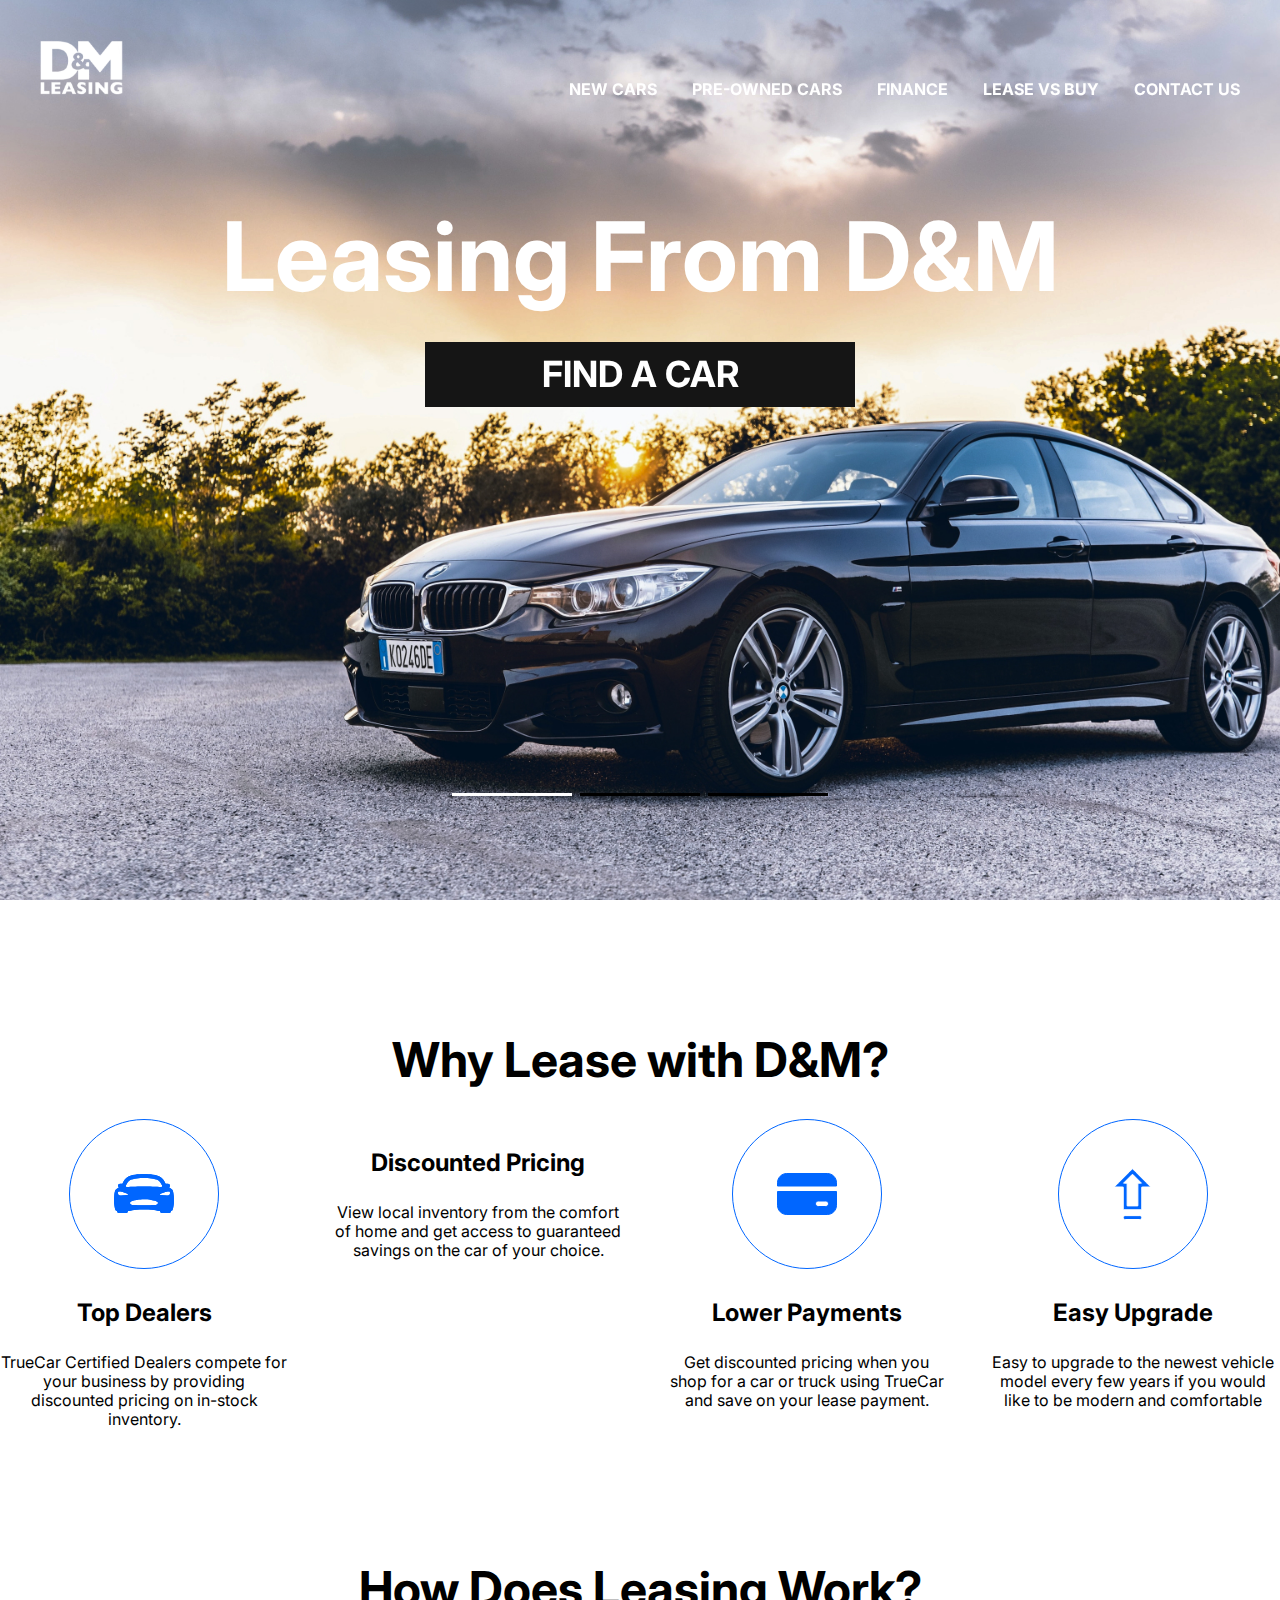
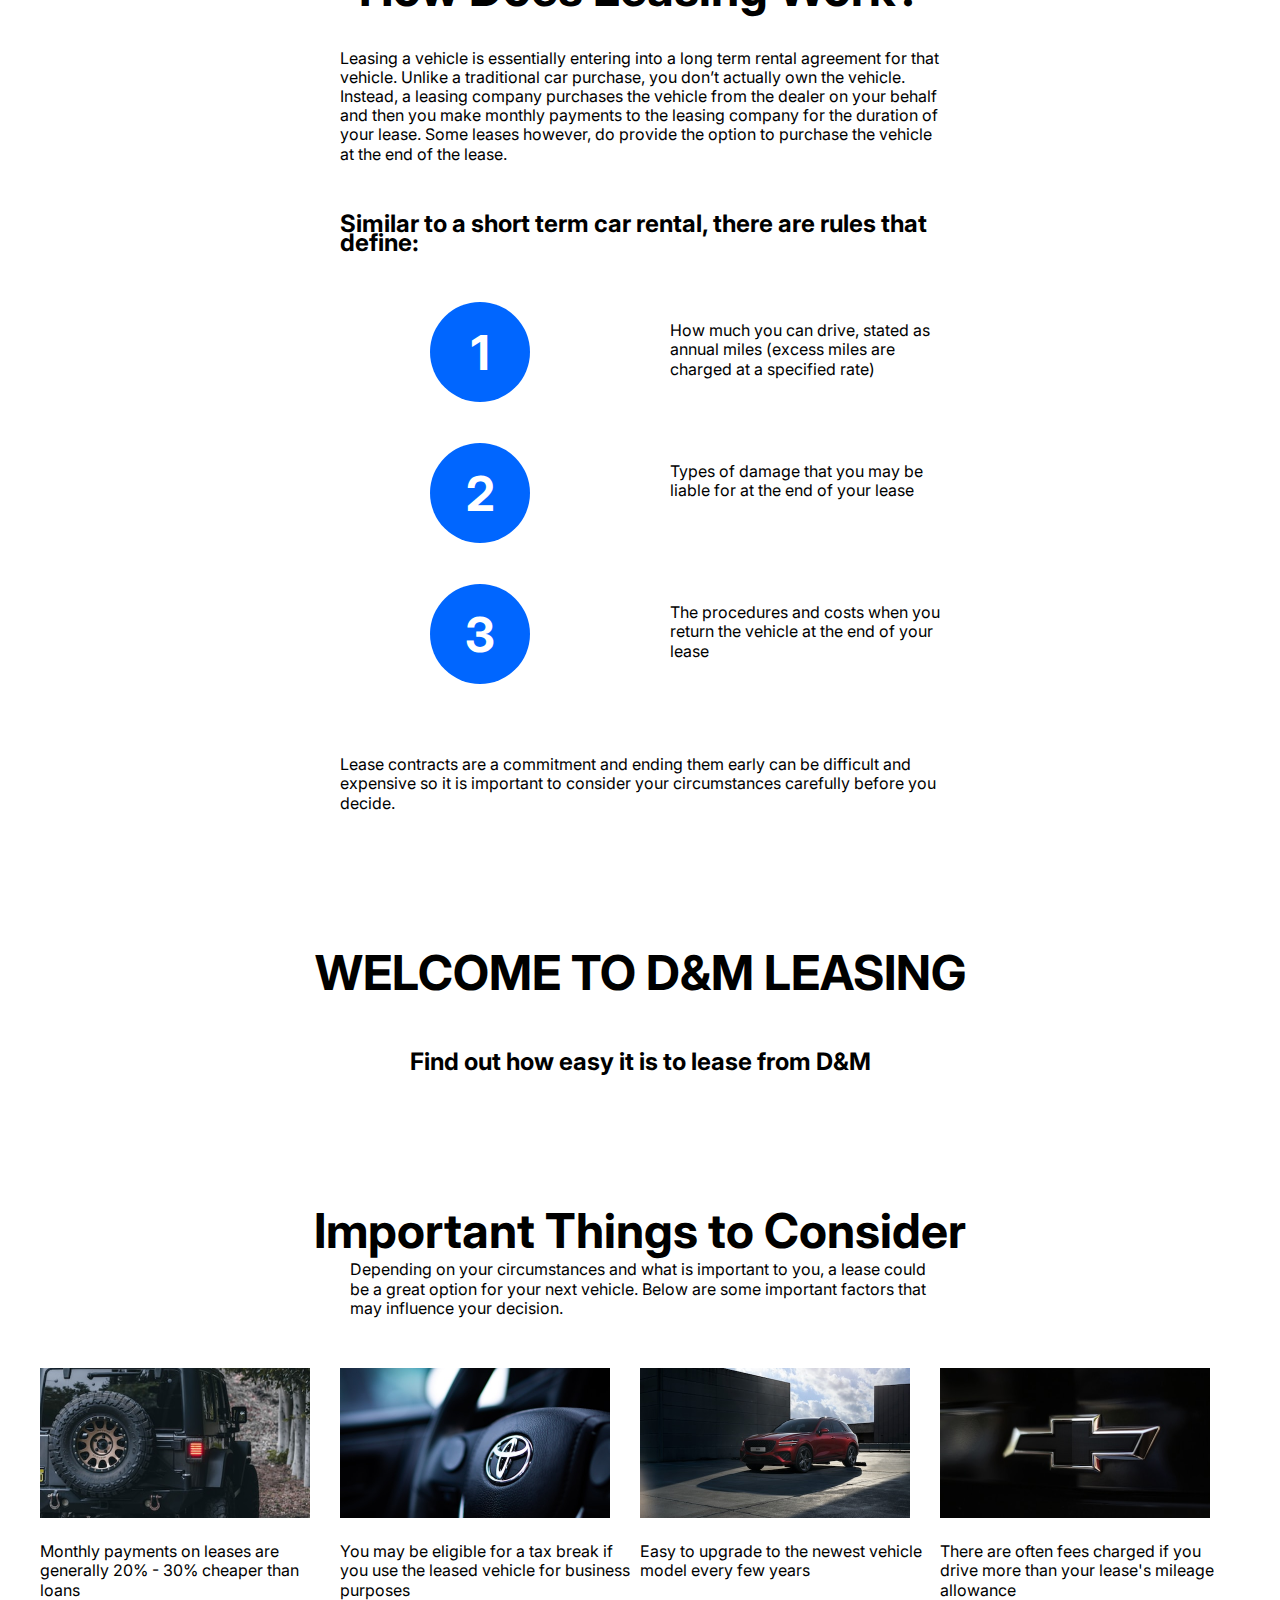
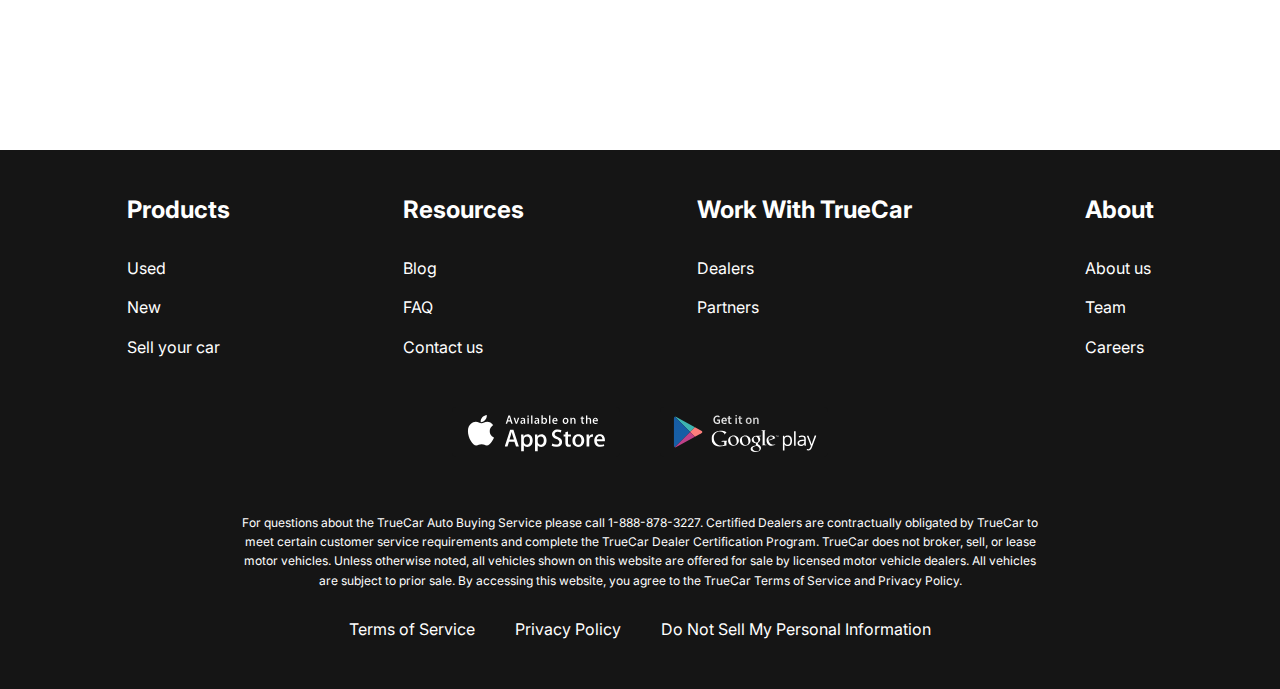
==== index.html @ 479117ab "first commit" ====
<!DOCTYPE html>
<html lang="en">
<head>
    <meta charset="UTF-8">
    <meta http-equiv="X-UA-Compatible" content="IE=edge">
    <meta name="viewport" content="width=device-width, initial-scale=1.0">
    <title>Document</title>
    <link rel="stylesheet" href="https://cdn.jsdelivr.net/npm/swiper@9/swiper-bundle.min.css"  />
    <link rel="stylesheet" href="./css/style.css">
    <link rel="preconnect" href="https://fonts.googleapis.com">
    <link rel="preconnect" href="https://fonts.gstatic.com" crossorigin>
    <link href="https://fonts.googleapis.com/css2?family=Inter:wght@400;700&display=swap" rel="stylesheet">

    
   

</head>

<body>
    <div class="wrapper">
        <header class="header header-main">
            <div class="container">
                <div class="header__inner">
                    <a href="" class="logo">
                        <img src="./images/Vector.svg" alt="" class="logo__img ">
                    </a>
                    <nav class="menu">
                        <ul class="menu-list">
                            <li class="menu__list-item"><a href="" class="menu__list-link">NEW CARS</a></li>
                            <li class="menu__list-item"><a href="" class="menu__list-link">PRE-OWNED CARS</a></li>
                            <li class="menu__list-item"><a href="" class="menu__list-link">FINANCE</a></li>
                            <li class="menu__list-item"><a href="" class="menu__list-link">LEASE VS BUY</a></li>
                            <li class="menu__list-item"><a href="./contacts.html" class="menu__list-link">CONTACT US</a></li>
                        </ul>
                    </nav>
                </div>
            </div>
        </header>
        
        <main class="main">
            <section class="top">
                <div class="container">
                    <h1 class="title">Leasing From D&M </h1>
                </div>
                <a href="" class="top__link">FIND A CAR</a>
            </section>
            <div class="slider">
                <div class="swiper">
                    <div class="swiper-wrapper">
                        <div class="swiper-slide" style="background-image: url(images/slide-1.jpg);"> </div>
                        <div class="swiper-slide" style="background-image: url(images/slide-3.png);"> </div>
                        <div class="swiper-slide" style="background-image: url(images/slide-1.jpg);"> </div>
                    </div>
                    <div class="swiper-pagination"></div>
                </div>
            </div>
            <section class="why-lease">
                <div class="container">
                    <h2 class="section-title ">Why Lease with D&M?</h2>
                </div>
                <ul class="why-lease__list">
                    <li class="why-lease__list-item">
                        <img class="why-lease__list-item-img" src="./images/Wl1.svg" alt="">
                        <h3 class="why-lease__list-item-title">Top Dealers</h3>
                        <p class="why-lease__list-item-text"> TrueCar Certified Dealers compete for your business by providing discounted pricing on in-stock inventory.</p>
                    </li>
                    <li class="why-lease__list-item">
                        <img class="why-lease__list-item-img" src="./images/Wl2.svg" alt="">
                        <h3 class="why-lease__list-item-title">Discounted Pricing</h3>
                        <p class="why-lease__list-item-text"> View local inventory from the comfort of home and get access to guaranteed savings on the car of your choice.</p>
                    </li>
                    <li class="why-lease__list-item">
                        <img class="why-lease__list-item-img" src="./images/Wl3.svg" alt="">
                        <h3 class="why-lease__list-item-title">Lower Payments</h3>
                        <p class="why-lease__list-item-text"> Get discounted pricing when you shop for a car or truck using TrueCar and save on your lease payment.</p>
                    </li>
                    <li class="why-lease__list-item">
                        <img class="why-lease__list-item-img" src="./images/Wl4.svg" alt="">
                        <h3 class="why-lease__list-item-title">Easy Upgrade</h3>
                        <p class="why-lease__list-item-text">Easy to upgrade to the newest vehicle model every few years if you would like to be modern and comfortable </p>
                    </li>
                </ul>
            </section>
            <section class="how-does">
                <div class="container">
                    <div class="how-does__inner">
                        <h2 class="section-title"> How Does Leasing Work? </h2>
                        <p class="how-does__text">
                            Leasing a vehicle is essentially entering into a long term rental agreement for that vehicle. Unlike a traditional car purchase, you don’t actually own the vehicle. 
                            Instead, a leasing company purchases the vehicle from the dealer on your behalf and then you make monthly payments to the leasing company for the duration of your lease. Some leases however,
                             do provide the option to purchase the vehicle at the end of the lease.
                        </p>
                        <h4 class="how-does__title"> Similar to a short term car rental, there are rules that define:  </h4>
                        <ol class="how-does__list">
                            <li class="how-does__list-item">How much you can drive, stated as annual miles (excess miles are charged at a specified rate)</li>
                            <li class="how-does__list-item">Types of damage that you may be liable for at the end of your lease</li>
                            <li class="how-does__list-item">The procedures and costs when you return the vehicle at the end of your lease</li>
                        </ol>
                        <p class="how-does__text">Lease contracts are a commitment and ending 
                            them early can be difficult and expensive so it is important to consider your 
                            circumstances carefully before you decide.
                        </p>
                    </div>
                </div>
            </section>
            <section class="video">
                <div class="container">
                    <h2 class="section-title video-title">WELCOME TO D&M LEASING  </h2>
                <p class="video__text">  Find out how easy it is to lease from D&M </p>
                
                </div> 
            </section>
            <section class="important">
                <div class="container">
                    <h2 class="section-title important-title">Important Things to Consider</h2>
                    <p class="important__text">
                        Depending on your circumstances and what is important to you, a lease could be a great option for your next vehicle. 
                        Below are some important factors that may influence your decision.
                    </p>
                    <ul class="important__list">
                        <li class="important__list-item">
                            <img src="./images/important1.png" alt="" class="important__list-item-img">
                            <p class="important__list-item-text">Monthly payments on leases are generally 20% - 30% cheaper than loans</p>
                        </li>
                        <li class="important__list-item">
                            <img src="./images/important2.png"  alt="" class="important__list-item-img">
                            <p class="important__list-item-text">You may be eligible for a tax break if you use the leased vehicle for business purposes</p>
                        </li>
                        <li class="important__list-item">
                            <img src="./images/important3.png" alt="" class="important__list-item-img">
                            <p class="important__list-item-text">Easy to upgrade to the newest vehicle model every few years</p>
                        </li>
                        <li class="important__list-item">
                            <img src="./images/important4.png"  alt="" class="important__list-item-img">
                            <p class="important__list-item-text">There are often fees charged if you drive more than your lease's mileage allowance</p>
                        </li>
                        
                    </ul>
                </div> 
            </section>
        </main>
        <footer class="footer">
            <div class="container">
                <nav class="footer__menu">
                    <ul  class="footer__menu-list">
                        <li class="footer__menu-item"> <p class="footer__menu-title">Products</p></li>
                        <li class="footer__menu-item"><a href="" class="footer__menu-link">Used</a></li>
                        <li class="footer__menu-item"><a href="" class="footer__menu-link">New</a></li>
                        <li class="footer__menu-item"><a href="" class="footer__menu-link">Sell your car</a></li>
                    </ul>
                    <ul  class="footer__menu-list">
                        <li class="footer__menu-item"><p class="footer__menu-title">Resources</p></li>
                        <li class="footer__menu-item"><a href="" class="footer__menu-link">Blog</a></li>
                        <li class="footer__menu-item"><a href="" class="footer__menu-link">FAQ</a></li>
                        <li class="footer__menu-item"><a href="" class="footer__menu-link">Contact us</a></li>
                    </ul>
                    <ul  class="footer__menu-list">
                        <li class="footer__menu-item">  <p class="footer__menu-title">Work With TrueCar</p></li>
                        <li class="footer__menu-item"><a href="" class="footer__menu-link">Dealers</a></li>
                        <li class="footer__menu-item"><a href="" class="footer__menu-link">Partners</a></li>
                    </ul>
                    <ul  class="footer__menu-list">
                        <li class="footer__menu-item">  <p class="footer__menu-title">About</p></li>
                        <li class="footer__menu-item"><a href="" class="footer__menu-link">About us</a></li>
                        <li class="footer__menu-item"><a href="" class="footer__menu-link">Team</a></li>
                        <li class="footer__menu-item"><a href="" class="footer__menu-link">Careers</a></li>
                    </ul>
                </nav>
                <ul class="apps">
                    <li class="apps-links-item">
                        <a href="" class="apps-item-links">   
                            <img src="./images/aple.svg" alt=""> 
                        </a>
                    </li>
                    <li class="apps-links-item">
                        <a href="" class="apps-item-links">    
                            <img src="./images/google.svg" alt="" srcset="">
                        </a>
                    </li>
                </ul>
                <div class="footer__copy">
                    <p class="footer__copy-text">For questions about the TrueCar Auto Buying Service please call 1-888-878-3227.
                        Certified Dealers are contractually obligated by TrueCar to meet certain customer service requirements and complete the TrueCar Dealer Certification Program.
                        TrueCar does not broker, sell, or lease motor vehicles. Unless otherwise noted, all vehicles shown on this website are offered for sale by licensed motor vehicle dealers. 
                        All vehicles are subject to prior sale. 
                        By accessing this website, you agree to the TrueCar Terms of Service and Privacy Policy.
                    </p>
                </div>
                <nav class="copy__nav">
                    <ul class="copy__nav-list">
                        <li class="copy__nav-item"><a href="" class="copy__nav-link">Terms of Service</a></li>
                        <li class="copy__nav-item"><a href="" class="copy__nav-link">Privacy Policy</a></li>
                        <li class="copy__nav-item"><a href="" class="copy__nav-link">Do Not Sell My Personal Information</a></li>
                    </ul>

                </nav>
            </div>
        </footer>
    </div>
    <script src="https://cdn.jsdelivr.net/npm/swiper@9/swiper-bundle.min.js"></script>
    <script src="./js/script.js"></script>
</body>
</html>
---- css/style.css ----
/* Для всего документа */
html{
    box-sizing: border-box;
    height: 100%;
}

*,*::after,*::before{
    box-sizing: inherit;
    margin: 0;
    padding: 0;

}
body {
    font-family: 'Inter', sans-serif;
    font-weight: 400;
    line-height: 1.2em;
    height: 100%;

}

li {
 list-style: none;

}
a {
     text-decoration: none; 
     color: inherit;

}

a:hover {
    color: #0066FF;

}
.wrapper {
    min-height: 100%;
    display: flex;
    flex-direction: column;

}

/*  */
.container {
    max-width: 1220px;
    margin: 0 auto;
    padding: 0 10px ;

}

.header__inner {
    padding-top: 40px;
    padding-bottom: 45px;
    display: flex;
    justify-content: space-between;
    align-items: flex-end;

}

.section-title {
    margin-bottom: 50px;
    font-size: 48px;
    font-weight: 700;
    text-align: center;

}

.menu-list {
    display: flex;
    gap: 35px;
    justify-content: space-between;

}

.menu__list-link {
    color: white;
    text-transform: uppercase;
    font-size: 16px;
    font-weight: 700;

}

.header {
    background-color: #151515;

}

.header-main {
    background-color: transparent;
    position: absolute;
    z-index: 10;
    left: 0;
    right: 0;

}

/* КОнтент */
.main {
    flex-grow: 1;

}

.top {
    color: white;
    padding-top:247px;
    text-align: center;
    padding-bottom: 50px;
    position: absolute;
    z-index: 5;
    left: 0;
    right: 0;

}

.title {
    margin-bottom: 38px;
    font-weight: 700;
    font-size: 96px;
  
}

.top__link {
    padding: 23px;
    max-width: 430px;
    width: 100%;
    display: inline-block;
    text-transform: uppercase;
    font-size: 36px;
    font-weight: 700;
    margin-top:38px ;
    background: #151515;

}

/* Слайдер */
.swiper-slide {
    height: 100vh;
    background-repeat: no-repeat;
    background-size: cover;
    background-position: center;

}

.swiper-pagination-bullet {
    width: 120px;
    height: 3px;
    border-radius:0;
    opacity: 1;
    margin-bottom: 92px !important;

}

.swiper-pagination-bullet-active {
    width: 120px;
    height: 3px;
    background-color: white;
    border-radius: none;
    opacity: 1;
    margin-bottom: 92px !important;

}

/* why-lease */
.why-lease {
    padding: 150px 0;

}

.why-lease__list {
    display: flex;
    grid-template-columns: repeat(4 1fr);
    gap: 40px;
    text-align: center;

}

.why-lease__list-item-img {
    margin-bottom: 30px;

}

.why-lease__list-item-title {
    padding-bottom: 30px;
    font-size: 24px;
    font-weight: 700;

}

/* how-does */
.how-does {
    margin-bottom: 150px;

}

.how-does__title { 
    font-weight: 700;
    font-size: 24px; 
    padding-top: 50px;

}

.how-does__inner {
    max-width: 600px;
    margin: 0 auto;
   
}

.how-does__list {
    padding: 50px 0 70px;
    counter-reset: myCounter;

}

.how-does__list-item {
    width: 270px;
    position: relative;
    margin-left: auto;
    box-sizing: content-box;
    padding: 19px 0 19px 240px;
    min-height: 63px;

}

.how-does__list-item +.how-does__list-item {
    margin-top: 40px;

}

.how-does__list-item::before {
    counter-increment:myCounter ;
    content: counter(myCounter);
    display: inline-block;
    background-color: #0066FF;
    font-size: 48px;
    font-weight: 700;
    color: white;
    width: 100px;
    height: 100px;
    border-radius: 50%;
    display: flex;
    justify-content: center;
    align-items: center;
    position: absolute;
    left: 0;
    top: 0;

}

/* Video */
.video {
    padding-bottom: 150px;

}

.video-title {
    padding-bottom: 20px;

}

.video__text { 
    font-weight: 700;
    font-size: 24px;  
    text-align: center;

}

/* important*/
.important {
    margin-bottom: 150px;

}

.important-title { 
    margin-bottom: 20px;


}

.important__text {
    margin: 0 auto 50px;
    max-width: 580px;

}

.important__list {
    display: grid;
    grid-template-columns: repeat(4, 1fr);

}

.important__list-item-img {
    margin-bottom: 20px;

}

/* Футер */
.footer {
    background-color: #151515;
    padding: 50px 0 50px;
    color: white;

}

.footer__menu {
    display: flex;
    justify-content: space-around;
    margin-bottom: 50px;

}

.footer__menu-title {
    font-size: 24px;
    font-weight: 700;
    padding-bottom: 20px;

}

.footer__menu-list {
    max-width: 250px;

}

.footer__menu-item + .footer__menu-item {
   padding-top: 20px;

}

.apps {
    display: flex;
    justify-content: center;
    gap: 40px;
    margin-bottom: 52px;

}

.footer__copy-text {
    font-size: 12px;

}

.footer__copy {
    max-width: 806px;
    margin: 0 auto 30px;
    text-align: center;

}

.copy__nav-list {
    display: flex;
    gap:40px;
    justify-content: center;

}

/* Страница контактов */
.contacts {
    margin-top: 100px;
    margin-bottom: 150px;

}

.contacts__title {
    margin-bottom: 20px;

}

.contacts__test {
    text-align: center;
    font-size: 24px;
    font-weight: 700;
    margin-bottom: 50px;
    padding: 0 100px;

}

.contact__form {
    max-width: 580px;
    margin: 0 auto;
    display: flex;
    justify-content: space-between;
    flex-wrap: wrap;

}

.form__input {
    width: 270px;
    display: inline-block;
    padding: 18px 20px;
    border: 1px solid #0066FF;
    margin-bottom: 50px;
    opacity: 0.5;

}

.form__textarea {
    width: 100%;
    height: 291px;
    border: 1px solid #0066FF;
    opacity: 0.5;
    resize: none;
    padding: 28px 20px;
    margin-bottom: 50px;

}

.form__btn {
    background: #151515;
    color: white;
    text-transform: uppercase;
    font-family: Arial, Helvetica, sans-serif;
    font-weight: 400;
    font-size: 16px;
    padding: 13px 61px;
    margin: 0 auto;


}

.blog {
    padding-bottom: 150px;

}

.blog__items {
    display: grid;
    grid-template-columns: repeat(2,1fr);
    gap: 40px; 
    margin-bottom: 70px;

}

.blog__item {
    display: flex;
    justify-content: space-between;
    flex-wrap: wrap;

}

.blog__item-img {
    margin-bottom: 30px;
    width: 100%;
    
}

.blog__item-title {
    font-weight: 700;
    font-size: 24px;
    line-height: 29px;

}

.blog__item-link {
    background: #0066FF;
    padding: 4px 10px;
    color: white;

}

.blog__link {
    text-transform: uppercase;
    background-color: #151515;
    padding: 13px;
    color: white;
    margin: 0 auto;
    display: block;
    width: 223px;
    text-align: center;
   
}


/* Список товаров */

.choose {
    padding:  100px 0 50px;

}

.tabs__btn {
   padding: 0 150px;
   display: flex;
   justify-content: space-between;
   gap: 80px;
   padding-bottom: 100px;

}

.tabs__btn-item {
    font-weight: 700;
    font-size: 24px;
    cursor: pointer;
    border: none;
    background-color: transparent;
    padding: 0;

}

.tabs__btn-item-active {
    color: #0066FF;

}

.tabs__content-item {
    display: none;
    grid-template-columns: repeat(4,1fr);
    gap: 100px 40px;

}

.tabs__content-item.tabs__content-item-active {
    display: grid;


}

.tabs__content-card-content {
    border: 1px solid #0066FF;


}

.tabs__content-card {
    text-align: center;

}

.tabs__content-card-img {
    margin-bottom: 20px;

}

.tabs__content-card-title {
    font-weight: 700;
    font-size: 24px;
    margin-bottom: 20px;

}

.tabs__content-card-text {
    font-weight: 400;
    font-size: 16px;
    margin-bottom: 20px;

}

.tabs__content-card-prise {
    font-weight: 700;
    font-size: 24px;
    margin-bottom: 20px;


}

.tabs__content-card-link {
    font-weight: 400;
    font-size: 16px;
    color: #0066FF;
    display: block;
    border: 1px solid #0066FF;

}
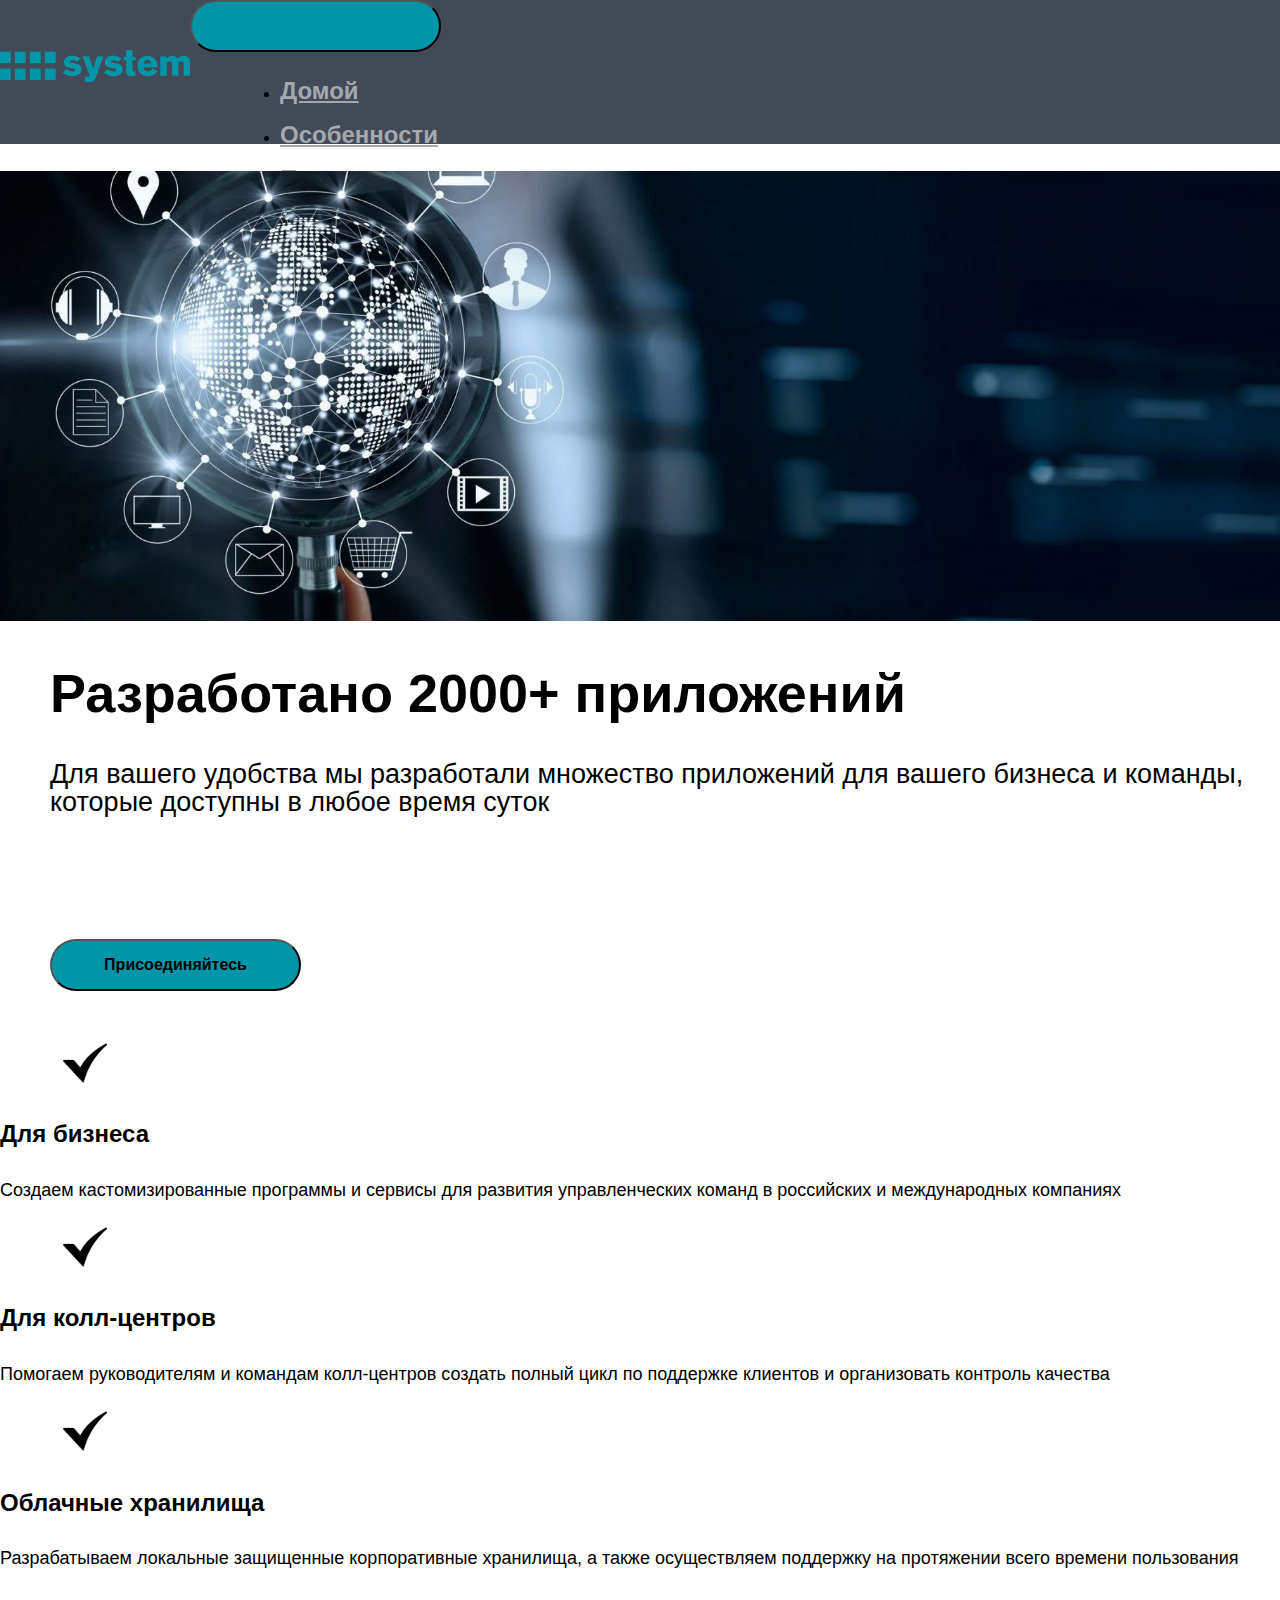
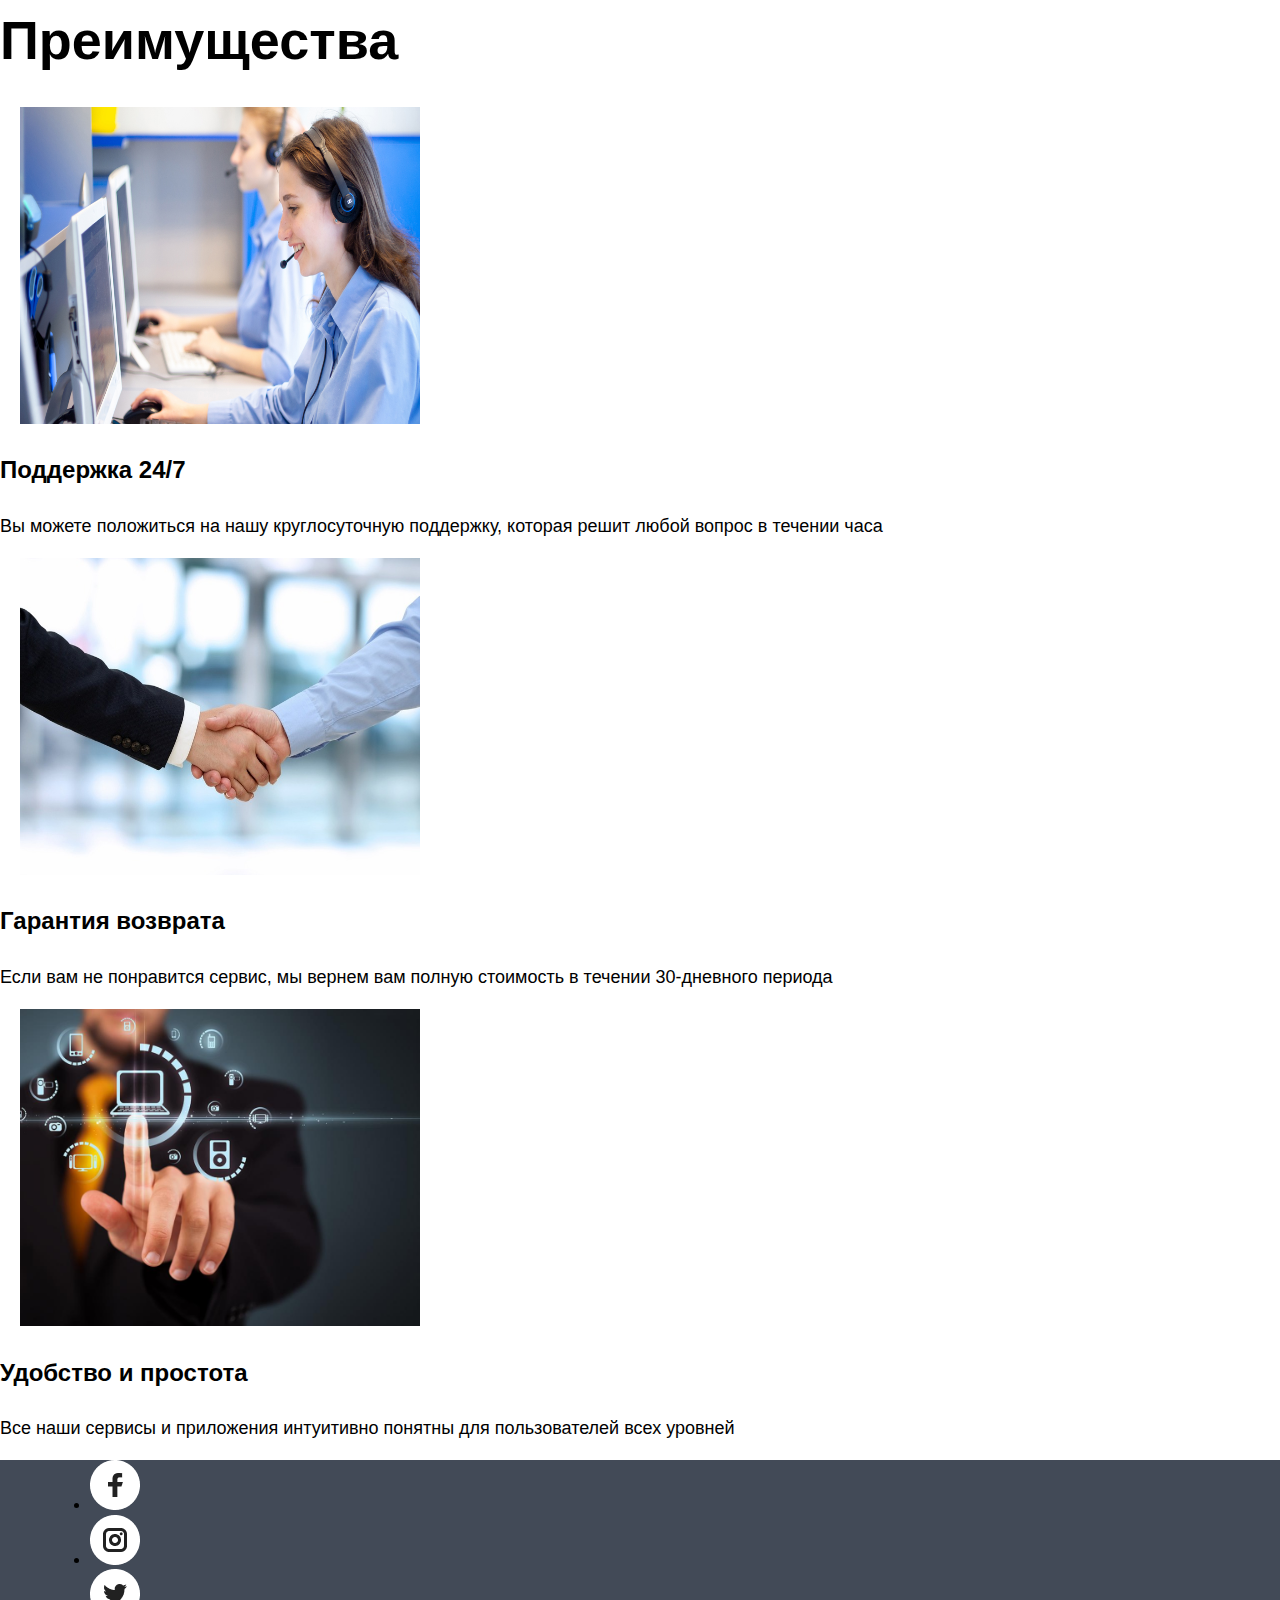
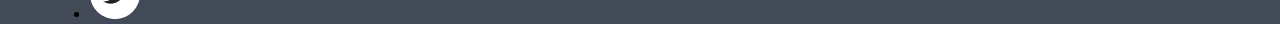
==== commit f14d86b9: "first commit" ====
--- a/index.html
+++ b/index.html
@@ -1,203 +1,119 @@
 <!DOCTYPE html>
 <html lang="en">
 <head>
-    <meta charset="UTF-8">
-    <meta http-equiv="X-UA-Compatible" content="IE=edge">
-    <meta name="viewport" content="width=device-width, initial-scale=1.0">
-    <title>Document</title>
-    <link rel="stylesheet" href="https://cdn.jsdelivr.net/npm/swiper@9/swiper-bundle.min.css"  />
-    <link rel="stylesheet" href="./css/style.css">
-    <link rel="preconnect" href="https://fonts.googleapis.com">
-    <link rel="preconnect" href="https://fonts.gstatic.com" crossorigin>
-    <link href="https://fonts.googleapis.com/css2?family=Inter:wght@400;700&display=swap" rel="stylesheet">
+    <meta charset="UTF-8" >
+    <title>Сайт компании</title>
+    <link rel="stylesheet" href="./normalize.css">
+    <link href="https://cdn.jsdelivr.net/npm/bootstrap@5.3.0-alpha1/dist/css/bootstrap.min.css" rel="stylesheet" integrity="sha384-GLhlTQ8iRABdZLl6O3oVMWSktQOp6b7In1Zl3/Jr59b6EGGoI1aFkw7cmDA6j6gD" crossorigin="anonymous">
+    <link rel = "stylesheet" href = "./css/style.css">
+</head>
+<body>
 
-    
-   
-
-</head>
-
-<body>
-    <div class="wrapper">
-        <header class="header header-main">
-            <div class="container">
-                <div class="header__inner">
-                    <a href="" class="logo">
-                        <img src="./images/Vector.svg" alt="" class="logo__img ">
-                    </a>
-                    <nav class="menu">
-                        <ul class="menu-list">
-                            <li class="menu__list-item"><a href="" class="menu__list-link">NEW CARS</a></li>
-                            <li class="menu__list-item"><a href="" class="menu__list-link">PRE-OWNED CARS</a></li>
-                            <li class="menu__list-item"><a href="" class="menu__list-link">FINANCE</a></li>
-                            <li class="menu__list-item"><a href="" class="menu__list-link">LEASE VS BUY</a></li>
-                            <li class="menu__list-item"><a href="./contacts.html" class="menu__list-link">CONTACT US</a></li>
-                        </ul>
-                    </nav>
-                </div>
+<noscript>Для корректной работы сайта просим вас включить JavaScript</noscript>
+    <header class = "header container" id="header" >
+        <img src="./image/Logo.png" class="logo-image">
+        <nav class="navbar navbar-expand-lg d-flex justify-content-around"  style="background-color: #424a57;">
+            <div class="container-fluid">
+              <button class="navbar-toggler" type="button" data-bs-toggle="collapse" data-bs-target="#navbarSupportedContent" aria-controls="navbarSupportedContent" aria-expanded="false" aria-label="Переключатель навигации">
+                <span class="navbar-toggler-icon"></span>
+              </button>
+              <div class="collapse navbar-collapse" id="navbarSupportedContent">
+                <ul class="navbar-nav  mb-2 mb-lg-0">
+                  <li class="nav-item">
+                    <a class="nav-link active" aria-current="page" href="#">Домой</a>
+                  </li>
+                  <li class="nav-item">
+                    <a class="nav-link active" aria-current="page" href="#">Особенности</a>
+                  </li>
+                  <li class="nav-item">
+                    <a class="nav-link active" aria-current="page" href="#">Преимущества</a>
+                  </li>
+                  <li class="nav-item ">
+                    <a href=""><button class="login">Зарегестрироваться</button></a>
+                     <a href=""><button class="SignUp">Войти</button></a>
+                  </li>
+                </ul>
+              </div>
             </div>
-        </header>
-        
-        <main class="main">
-            <section class="top">
-                <div class="container">
-                    <h1 class="title">Leasing From D&M </h1>
-                </div>
-                <a href="" class="top__link">FIND A CAR</a>
-            </section>
-            <div class="slider">
-                <div class="swiper">
-                    <div class="swiper-wrapper">
-                        <div class="swiper-slide" style="background-image: url(images/slide-1.jpg);"> </div>
-                        <div class="swiper-slide" style="background-image: url(images/slide-3.png);"> </div>
-                        <div class="swiper-slide" style="background-image: url(images/slide-1.jpg);"> </div>
-                    </div>
-                    <div class="swiper-pagination"></div>
-                </div>
+          </nav>
+    </header>
+    <div class="container">
+        <div class="row">
+            <div class="col-12 col-lg-6">
+            <img src="./image/баннер 1.jpg" class="IMG " alt="">
             </div>
-            <section class="why-lease">
-                <div class="container">
-                    <h2 class="section-title ">Why Lease with D&M?</h2>
-                </div>
-                <ul class="why-lease__list">
-                    <li class="why-lease__list-item">
-                        <img class="why-lease__list-item-img" src="./images/Wl1.svg" alt="">
-                        <h3 class="why-lease__list-item-title">Top Dealers</h3>
-                        <p class="why-lease__list-item-text"> TrueCar Certified Dealers compete for your business by providing discounted pricing on in-stock inventory.</p>
-                    </li>
-                    <li class="why-lease__list-item">
-                        <img class="why-lease__list-item-img" src="./images/Wl2.svg" alt="">
-                        <h3 class="why-lease__list-item-title">Discounted Pricing</h3>
-                        <p class="why-lease__list-item-text"> View local inventory from the comfort of home and get access to guaranteed savings on the car of your choice.</p>
-                    </li>
-                    <li class="why-lease__list-item">
-                        <img class="why-lease__list-item-img" src="./images/Wl3.svg" alt="">
-                        <h3 class="why-lease__list-item-title">Lower Payments</h3>
-                        <p class="why-lease__list-item-text"> Get discounted pricing when you shop for a car or truck using TrueCar and save on your lease payment.</p>
-                    </li>
-                    <li class="why-lease__list-item">
-                        <img class="why-lease__list-item-img" src="./images/Wl4.svg" alt="">
-                        <h3 class="why-lease__list-item-title">Easy Upgrade</h3>
-                        <p class="why-lease__list-item-text">Easy to upgrade to the newest vehicle model every few years if you would like to be modern and comfortable </p>
-                    </li>
-                </ul>
-            </section>
-            <section class="how-does">
-                <div class="container">
-                    <div class="how-does__inner">
-                        <h2 class="section-title"> How Does Leasing Work? </h2>
-                        <p class="how-does__text">
-                            Leasing a vehicle is essentially entering into a long term rental agreement for that vehicle. Unlike a traditional car purchase, you don’t actually own the vehicle. 
-                            Instead, a leasing company purchases the vehicle from the dealer on your behalf and then you make monthly payments to the leasing company for the duration of your lease. Some leases however,
-                             do provide the option to purchase the vehicle at the end of the lease.
-                        </p>
-                        <h4 class="how-does__title"> Similar to a short term car rental, there are rules that define:  </h4>
-                        <ol class="how-does__list">
-                            <li class="how-does__list-item">How much you can drive, stated as annual miles (excess miles are charged at a specified rate)</li>
-                            <li class="how-does__list-item">Types of damage that you may be liable for at the end of your lease</li>
-                            <li class="how-does__list-item">The procedures and costs when you return the vehicle at the end of your lease</li>
-                        </ol>
-                        <p class="how-does__text">Lease contracts are a commitment and ending 
-                            them early can be difficult and expensive so it is important to consider your 
-                            circumstances carefully before you decide.
-                        </p>
-                    </div>
-                </div>
-            </section>
-            <section class="video">
-                <div class="container">
-                    <h2 class="section-title video-title">WELCOME TO D&M LEASING  </h2>
-                <p class="video__text">  Find out how easy it is to lease from D&M </p>
-                
-                </div> 
-            </section>
-            <section class="important">
-                <div class="container">
-                    <h2 class="section-title important-title">Important Things to Consider</h2>
-                    <p class="important__text">
-                        Depending on your circumstances and what is important to you, a lease could be a great option for your next vehicle. 
-                        Below are some important factors that may influence your decision.
-                    </p>
-                    <ul class="important__list">
-                        <li class="important__list-item">
-                            <img src="./images/important1.png" alt="" class="important__list-item-img">
-                            <p class="important__list-item-text">Monthly payments on leases are generally 20% - 30% cheaper than loans</p>
-                        </li>
-                        <li class="important__list-item">
-                            <img src="./images/important2.png"  alt="" class="important__list-item-img">
-                            <p class="important__list-item-text">You may be eligible for a tax break if you use the leased vehicle for business purposes</p>
-                        </li>
-                        <li class="important__list-item">
-                            <img src="./images/important3.png" alt="" class="important__list-item-img">
-                            <p class="important__list-item-text">Easy to upgrade to the newest vehicle model every few years</p>
-                        </li>
-                        <li class="important__list-item">
-                            <img src="./images/important4.png"  alt="" class="important__list-item-img">
-                            <p class="important__list-item-text">There are often fees charged if you drive more than your lease's mileage allowance</p>
-                        </li>
-                        
-                    </ul>
-                </div> 
-            </section>
-        </main>
-        <footer class="footer">
-            <div class="container">
-                <nav class="footer__menu">
-                    <ul  class="footer__menu-list">
-                        <li class="footer__menu-item"> <p class="footer__menu-title">Products</p></li>
-                        <li class="footer__menu-item"><a href="" class="footer__menu-link">Used</a></li>
-                        <li class="footer__menu-item"><a href="" class="footer__menu-link">New</a></li>
-                        <li class="footer__menu-item"><a href="" class="footer__menu-link">Sell your car</a></li>
-                    </ul>
-                    <ul  class="footer__menu-list">
-                        <li class="footer__menu-item"><p class="footer__menu-title">Resources</p></li>
-                        <li class="footer__menu-item"><a href="" class="footer__menu-link">Blog</a></li>
-                        <li class="footer__menu-item"><a href="" class="footer__menu-link">FAQ</a></li>
-                        <li class="footer__menu-item"><a href="" class="footer__menu-link">Contact us</a></li>
-                    </ul>
-                    <ul  class="footer__menu-list">
-                        <li class="footer__menu-item">  <p class="footer__menu-title">Work With TrueCar</p></li>
-                        <li class="footer__menu-item"><a href="" class="footer__menu-link">Dealers</a></li>
-                        <li class="footer__menu-item"><a href="" class="footer__menu-link">Partners</a></li>
-                    </ul>
-                    <ul  class="footer__menu-list">
-                        <li class="footer__menu-item">  <p class="footer__menu-title">About</p></li>
-                        <li class="footer__menu-item"><a href="" class="footer__menu-link">About us</a></li>
-                        <li class="footer__menu-item"><a href="" class="footer__menu-link">Team</a></li>
-                        <li class="footer__menu-item"><a href="" class="footer__menu-link">Careers</a></li>
-                    </ul>
-                </nav>
-                <ul class="apps">
-                    <li class="apps-links-item">
-                        <a href="" class="apps-item-links">   
-                            <img src="./images/aple.svg" alt=""> 
-                        </a>
-                    </li>
-                    <li class="apps-links-item">
-                        <a href="" class="apps-item-links">    
-                            <img src="./images/google.svg" alt="" srcset="">
-                        </a>
-                    </li>
-                </ul>
-                <div class="footer__copy">
-                    <p class="footer__copy-text">For questions about the TrueCar Auto Buying Service please call 1-888-878-3227.
-                        Certified Dealers are contractually obligated by TrueCar to meet certain customer service requirements and complete the TrueCar Dealer Certification Program.
-                        TrueCar does not broker, sell, or lease motor vehicles. Unless otherwise noted, all vehicles shown on this website are offered for sale by licensed motor vehicle dealers. 
-                        All vehicles are subject to prior sale. 
-                        By accessing this website, you agree to the TrueCar Terms of Service and Privacy Policy.
-                    </p>
-                </div>
-                <nav class="copy__nav">
-                    <ul class="copy__nav-list">
-                        <li class="copy__nav-item"><a href="" class="copy__nav-link">Terms of Service</a></li>
-                        <li class="copy__nav-item"><a href="" class="copy__nav-link">Privacy Policy</a></li>
-                        <li class="copy__nav-item"><a href="" class="copy__nav-link">Do Not Sell My Personal Information</a></li>
-                    </ul>
-
-                </nav>
+            <div class="col-12 col-lg-6 text " >
+                <h1>Разработано 2000+ приложений</h1>
+                <p> Для вашего удобства мы разработали множество приложений для вашего бизнеса и команды, которые доступны в любое время суток</p>
+                <a href=""> <button >Присоединяйтесь</button> </a>    
             </div>
-        </footer>
     </div>
-    <script src="https://cdn.jsdelivr.net/npm/swiper@9/swiper-bundle.min.js"></script>
-    <script src="./js/script.js"></script>
+    <div class="container features">
+        <div class="row">
+            <div class="col-1" >  
+                <img src = "./image/galochka.png" class="list-img"> 
+            </div>
+            <div class="col-lg-3 col-12">
+                <h2>Для бизнеса</h2>
+                <p>Создаем кастомизированные программы и сервисы для развития управленческих команд в российских и международных компаниях</p>          
+             </div>
+             <div class="col-1 " >  
+                <img src = "./image/galochka.png" class="list-img"> 
+            </div>
+            <div class="col-lg-3  col-12">
+                <h2>Для колл-центров</h2>
+                <p>Помогаем руководителям и командам колл-центров создать полный цикл по поддержке клиентов и организовать контроль качества</p>                 
+             </div>
+             <div class="col-1 " >  
+                <img src = "./image/galochka.png" class="list-img"> 
+            </div>
+            <div class="col-lg-3 col-12">
+                <h2>Облачные хранилища</h2>
+                <p>Разрабатываем локальные защищенные корпоративные хранилища, а также осуществляем   поддержку на протяжении всего времени пользования</p>             
+             </div>
+        </div>   
+    </div>
+    <div class="container">
+        <div class="row">
+            <div class="col-12">
+                <h1>Преимущества</h1>  
+            </div>
+        </div>
+    </div>
+    <div class="container">
+        <div class="row">
+            <div class="col-lg-4  col-12 benefits">
+                <img src ="image/бенефит1.jpg">
+                <h2>Поддержка 24/7</h2>
+                <p>Вы можете положиться на нашу круглосуточную поддержку, которая решит любой вопрос в течении часа</p>  
+            </div>  
+            <div class="col-lg-4  col-12 benefits">
+                <img src ="image/бенефит2.jpg">
+                <h2>Гарантия возврата</h2>
+                <p>Если вам не понравится сервис, мы вернем вам полную стоимость в течении 30-дневного периода</p>
+            </div> 
+            <div class="col-lg-4  col-12 benefits">
+                <img src = "image/бенефит3.jpg">
+                <h2>Удобство и простота</h2>
+                <p>Все наши сервисы и приложения интуитивно понятны для пользователей всех уровней</p>
+            </div>
+        </div>
+    </div>
+</section>
+<div class="container-fluid fixed-bottom" style="background-color: #424a57;">
+    <ul class="nav d-flex justify-content-start" >
+        <li class="nav-item">
+          <a class="nav-link active" aria-current="page" href="#"><img src = "image/social=facebook.png"></a>
+        </li>
+        <li class="nav-item">
+            <a class="nav-link active" aria-current="page" href="#"><img src = "image/social=instagram.png"></a>
+          </li>
+          <li class="nav-item">
+            <a class="nav-link active" aria-current="page" href="#"><img src = "image/social=twitter.png"></a>
+          </li>
+      </ul>
+</div>
+<script src="https://cdn.jsdelivr.net/npm/bootstrap@5.3.0-alpha1/dist/js/bootstrap.bundle.min.js" integrity="sha384-w76AqPfDkMBDXo30jS1Sgez6pr3x5MlQ1ZAGC+nuZB+EYdgRZgiwxhTBTkF7CXvN" crossorigin="anonymous"></script>
+<script src="./script.js" ></script>
 </body>
 </html>--- a/css/style.css
+++ b/css/style.css
@@ -1,561 +1,135 @@
+@charset "UTF-8";
 /* Для всего документа */
-html{
-    box-sizing: border-box;
-    height: 100%;
+* {
+  box-sizing: border-box;
+  font-family: "Montserrat", sans-serif;
 }
 
-*,*::after,*::before{
-    box-sizing: inherit;
-    margin: 0;
-    padding: 0;
-
-}
-body {
-    font-family: 'Inter', sans-serif;
-    font-weight: 400;
-    line-height: 1.2em;
-    height: 100%;
-
+h1 {
+  font-weight: 700;
+  font-size: 54px;
 }
 
-li {
- list-style: none;
-
-}
-a {
-     text-decoration: none; 
-     color: inherit;
-
+h2 {
+  font-size: 24px;
+  line-height: 44px;
 }
 
-a:hover {
-    color: #0066FF;
-
-}
-.wrapper {
-    min-height: 100%;
-    display: flex;
-    flex-direction: column;
-
+p {
+  font-size: 18px;
+  line-height: 28px;
 }
 
-/*  */
-.container {
-    max-width: 1220px;
-    margin: 0 auto;
-    padding: 0 10px ;
-
+/* Шапка */
+.header {
+  height: 144px;
+  display: flex;
+  background: #424a57;
 }
 
-.header__inner {
-    padding-top: 40px;
-    padding-bottom: 45px;
-    display: flex;
-    justify-content: space-between;
-    align-items: flex-end;
-
+.logo-image {
+  margin-top: 50px;
 }
 
-.section-title {
-    margin-bottom: 50px;
-    font-size: 48px;
-    font-weight: 700;
-    text-align: center;
-
+.nav-link {
+  color: #A6A8AD;
 }
 
-.menu-list {
-    display: flex;
-    gap: 35px;
-    justify-content: space-between;
-
+.nav-item button {
+  width: 150px;
+  height: 50px;
+  font-size: 12px;
+  color: #faf9f9;
 }
 
-.menu__list-link {
-    color: white;
-    text-transform: uppercase;
-    font-size: 16px;
-    font-weight: 700;
-
+.nav-item {
+  margin-left: 50px;
 }
 
-.header {
-    background-color: #151515;
-
+button:hover {
+  background: #01616c;
 }
 
-.header-main {
-    background-color: transparent;
-    position: absolute;
-    z-index: 10;
-    left: 0;
-    right: 0;
-
+.auth .login {
+  width: 150px;
 }
 
-/* КОнтент */
-.main {
-    flex-grow: 1;
-
+header > img {
+  width: 190px;
+  height: 32px;
 }
 
-.top {
-    color: white;
-    padding-top:247px;
-    text-align: center;
-    padding-bottom: 50px;
-    position: absolute;
-    z-index: 5;
-    left: 0;
-    right: 0;
-
+.popup {
+  display: none;
 }
 
-.title {
-    margin-bottom: 38px;
-    font-weight: 700;
-    font-size: 96px;
-  
+.list-img {
+  width: 50px;
+  margin-left: 60px;
 }
 
-.top__link {
-    padding: 23px;
-    max-width: 430px;
-    width: 100%;
-    display: inline-block;
-    text-transform: uppercase;
-    font-size: 36px;
-    font-weight: 700;
-    margin-top:38px ;
-    background: #151515;
-
+.col-1 {
+  padding: 0;
 }
 
-/* Слайдер */
-.swiper-slide {
-    height: 100vh;
-    background-repeat: no-repeat;
-    background-size: cover;
-    background-position: center;
-
+nav a {
+  padding-right: 32px;
+  color: #FAF9F9;
+  font-weight: 700;
+  font-size: 24px;
+  line-height: 44px;
 }
 
-.swiper-pagination-bullet {
-    width: 120px;
-    height: 3px;
-    border-radius:0;
-    opacity: 1;
-    margin-bottom: 92px !important;
-
+.IMG {
+  margin-top: 27px;
+  height: 450px;
+  width: 100%;
+  -o-object-fit: cover;
+     object-fit: cover;
 }
 
-.swiper-pagination-bullet-active {
-    width: 120px;
-    height: 3px;
-    background-color: white;
-    border-radius: none;
-    opacity: 1;
-    margin-bottom: 92px !important;
-
+.text {
+  padding-bottom: 27px;
+  margin-top: 27px;
+  padding-left: 50px;
+  text-align: left;
 }
 
-/* why-lease */
-.why-lease {
-    padding: 150px 0;
-
+.text p {
+  font-size: 27px;
+  height: 152px;
 }
 
-.why-lease__list {
-    display: flex;
-    grid-template-columns: repeat(4 1fr);
-    gap: 40px;
-    text-align: center;
-
+button {
+  font-weight: 700;
+  font-size: 16px;
+  line-height: 20px;
+  width: 251px;
+  height: 52px;
+  background: #0096a7;
+  border-radius: 50px;
+  cursor: pointer;
 }
 
-.why-lease__list-item-img {
-    margin-bottom: 30px;
-
+.features {
+  margin-top: 20px;
 }
 
-.why-lease__list-item-title {
-    padding-bottom: 30px;
-    font-size: 24px;
-    font-weight: 700;
-
+.benefits img {
+  width: 400px;
+  height: 317px;
+  margin-right: 20px;
+  margin-left: 20px;
 }
 
-/* how-does */
-.how-does {
-    margin-bottom: 150px;
-
+/* Подвал */
+.icons img {
+  width: 50px;
+  height: 50px;
 }
 
-.how-does__title { 
-    font-weight: 700;
-    font-size: 24px; 
-    padding-top: 50px;
-
-}
-
-.how-does__inner {
-    max-width: 600px;
-    margin: 0 auto;
-   
-}
-
-.how-does__list {
-    padding: 50px 0 70px;
-    counter-reset: myCounter;
-
-}
-
-.how-does__list-item {
-    width: 270px;
-    position: relative;
-    margin-left: auto;
-    box-sizing: content-box;
-    padding: 19px 0 19px 240px;
-    min-height: 63px;
-
-}
-
-.how-does__list-item +.how-does__list-item {
-    margin-top: 40px;
-
-}
-
-.how-does__list-item::before {
-    counter-increment:myCounter ;
-    content: counter(myCounter);
-    display: inline-block;
-    background-color: #0066FF;
-    font-size: 48px;
-    font-weight: 700;
-    color: white;
-    width: 100px;
-    height: 100px;
-    border-radius: 50%;
-    display: flex;
-    justify-content: center;
-    align-items: center;
-    position: absolute;
-    left: 0;
-    top: 0;
-
-}
-
-/* Video */
-.video {
-    padding-bottom: 150px;
-
-}
-
-.video-title {
-    padding-bottom: 20px;
-
-}
-
-.video__text { 
-    font-weight: 700;
-    font-size: 24px;  
-    text-align: center;
-
-}
-
-/* important*/
-.important {
-    margin-bottom: 150px;
-
-}
-
-.important-title { 
-    margin-bottom: 20px;
-
-
-}
-
-.important__text {
-    margin: 0 auto 50px;
-    max-width: 580px;
-
-}
-
-.important__list {
-    display: grid;
-    grid-template-columns: repeat(4, 1fr);
-
-}
-
-.important__list-item-img {
-    margin-bottom: 20px;
-
-}
-
-/* Футер */
-.footer {
-    background-color: #151515;
-    padding: 50px 0 50px;
-    color: white;
-
-}
-
-.footer__menu {
-    display: flex;
-    justify-content: space-around;
-    margin-bottom: 50px;
-
-}
-
-.footer__menu-title {
-    font-size: 24px;
-    font-weight: 700;
-    padding-bottom: 20px;
-
-}
-
-.footer__menu-list {
-    max-width: 250px;
-
-}
-
-.footer__menu-item + .footer__menu-item {
-   padding-top: 20px;
-
-}
-
-.apps {
-    display: flex;
-    justify-content: center;
-    gap: 40px;
-    margin-bottom: 52px;
-
-}
-
-.footer__copy-text {
-    font-size: 12px;
-
-}
-
-.footer__copy {
-    max-width: 806px;
-    margin: 0 auto 30px;
-    text-align: center;
-
-}
-
-.copy__nav-list {
-    display: flex;
-    gap:40px;
-    justify-content: center;
-
-}
-
-/* Страница контактов */
-.contacts {
-    margin-top: 100px;
-    margin-bottom: 150px;
-
-}
-
-.contacts__title {
-    margin-bottom: 20px;
-
-}
-
-.contacts__test {
-    text-align: center;
-    font-size: 24px;
-    font-weight: 700;
-    margin-bottom: 50px;
-    padding: 0 100px;
-
-}
-
-.contact__form {
-    max-width: 580px;
-    margin: 0 auto;
-    display: flex;
-    justify-content: space-between;
-    flex-wrap: wrap;
-
-}
-
-.form__input {
-    width: 270px;
-    display: inline-block;
-    padding: 18px 20px;
-    border: 1px solid #0066FF;
-    margin-bottom: 50px;
-    opacity: 0.5;
-
-}
-
-.form__textarea {
-    width: 100%;
-    height: 291px;
-    border: 1px solid #0066FF;
-    opacity: 0.5;
-    resize: none;
-    padding: 28px 20px;
-    margin-bottom: 50px;
-
-}
-
-.form__btn {
-    background: #151515;
-    color: white;
-    text-transform: uppercase;
-    font-family: Arial, Helvetica, sans-serif;
-    font-weight: 400;
-    font-size: 16px;
-    padding: 13px 61px;
-    margin: 0 auto;
-
-
-}
-
-.blog {
-    padding-bottom: 150px;
-
-}
-
-.blog__items {
-    display: grid;
-    grid-template-columns: repeat(2,1fr);
-    gap: 40px; 
-    margin-bottom: 70px;
-
-}
-
-.blog__item {
-    display: flex;
-    justify-content: space-between;
-    flex-wrap: wrap;
-
-}
-
-.blog__item-img {
-    margin-bottom: 30px;
-    width: 100%;
-    
-}
-
-.blog__item-title {
-    font-weight: 700;
-    font-size: 24px;
-    line-height: 29px;
-
-}
-
-.blog__item-link {
-    background: #0066FF;
-    padding: 4px 10px;
-    color: white;
-
-}
-
-.blog__link {
-    text-transform: uppercase;
-    background-color: #151515;
-    padding: 13px;
-    color: white;
-    margin: 0 auto;
-    display: block;
-    width: 223px;
-    text-align: center;
-   
-}
-
-
-/* Список товаров */
-
-.choose {
-    padding:  100px 0 50px;
-
-}
-
-.tabs__btn {
-   padding: 0 150px;
-   display: flex;
-   justify-content: space-between;
-   gap: 80px;
-   padding-bottom: 100px;
-
-}
-
-.tabs__btn-item {
-    font-weight: 700;
-    font-size: 24px;
-    cursor: pointer;
-    border: none;
-    background-color: transparent;
-    padding: 0;
-
-}
-
-.tabs__btn-item-active {
-    color: #0066FF;
-
-}
-
-.tabs__content-item {
+@media (max-width: 1200px) {
+  .logo-image, .list-img {
     display: none;
-    grid-template-columns: repeat(4,1fr);
-    gap: 100px 40px;
-
-}
-
-.tabs__content-item.tabs__content-item-active {
-    display: grid;
-
-
-}
-
-.tabs__content-card-content {
-    border: 1px solid #0066FF;
-
-
-}
-
-.tabs__content-card {
-    text-align: center;
-
-}
-
-.tabs__content-card-img {
-    margin-bottom: 20px;
-
-}
-
-.tabs__content-card-title {
-    font-weight: 700;
-    font-size: 24px;
-    margin-bottom: 20px;
-
-}
-
-.tabs__content-card-text {
-    font-weight: 400;
-    font-size: 16px;
-    margin-bottom: 20px;
-
-}
-
-.tabs__content-card-prise {
-    font-weight: 700;
-    font-size: 24px;
-    margin-bottom: 20px;
-
-
-}
-
-.tabs__content-card-link {
-    font-weight: 400;
-    font-size: 16px;
-    color: #0066FF;
-    display: block;
-    border: 1px solid #0066FF;
-
-}
-
+  }
+}/*# sourceMappingURL=style.css.map */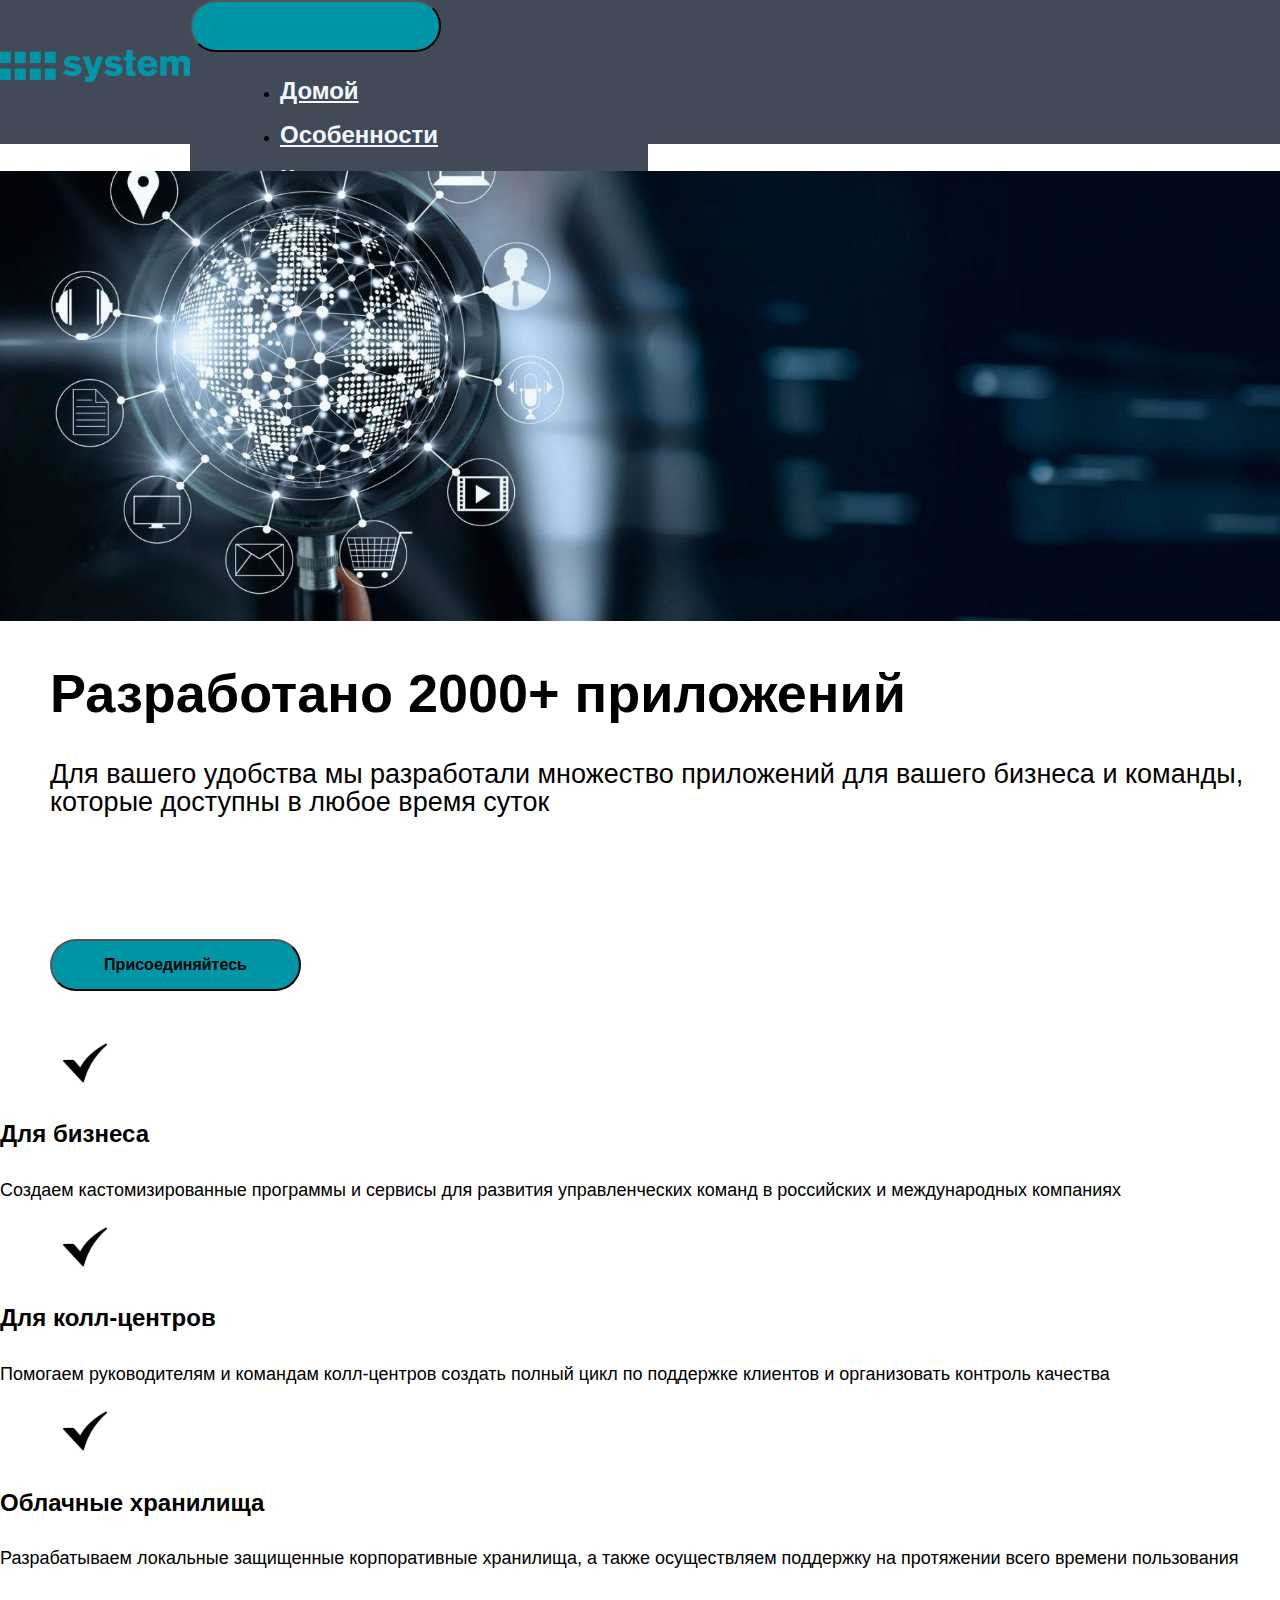
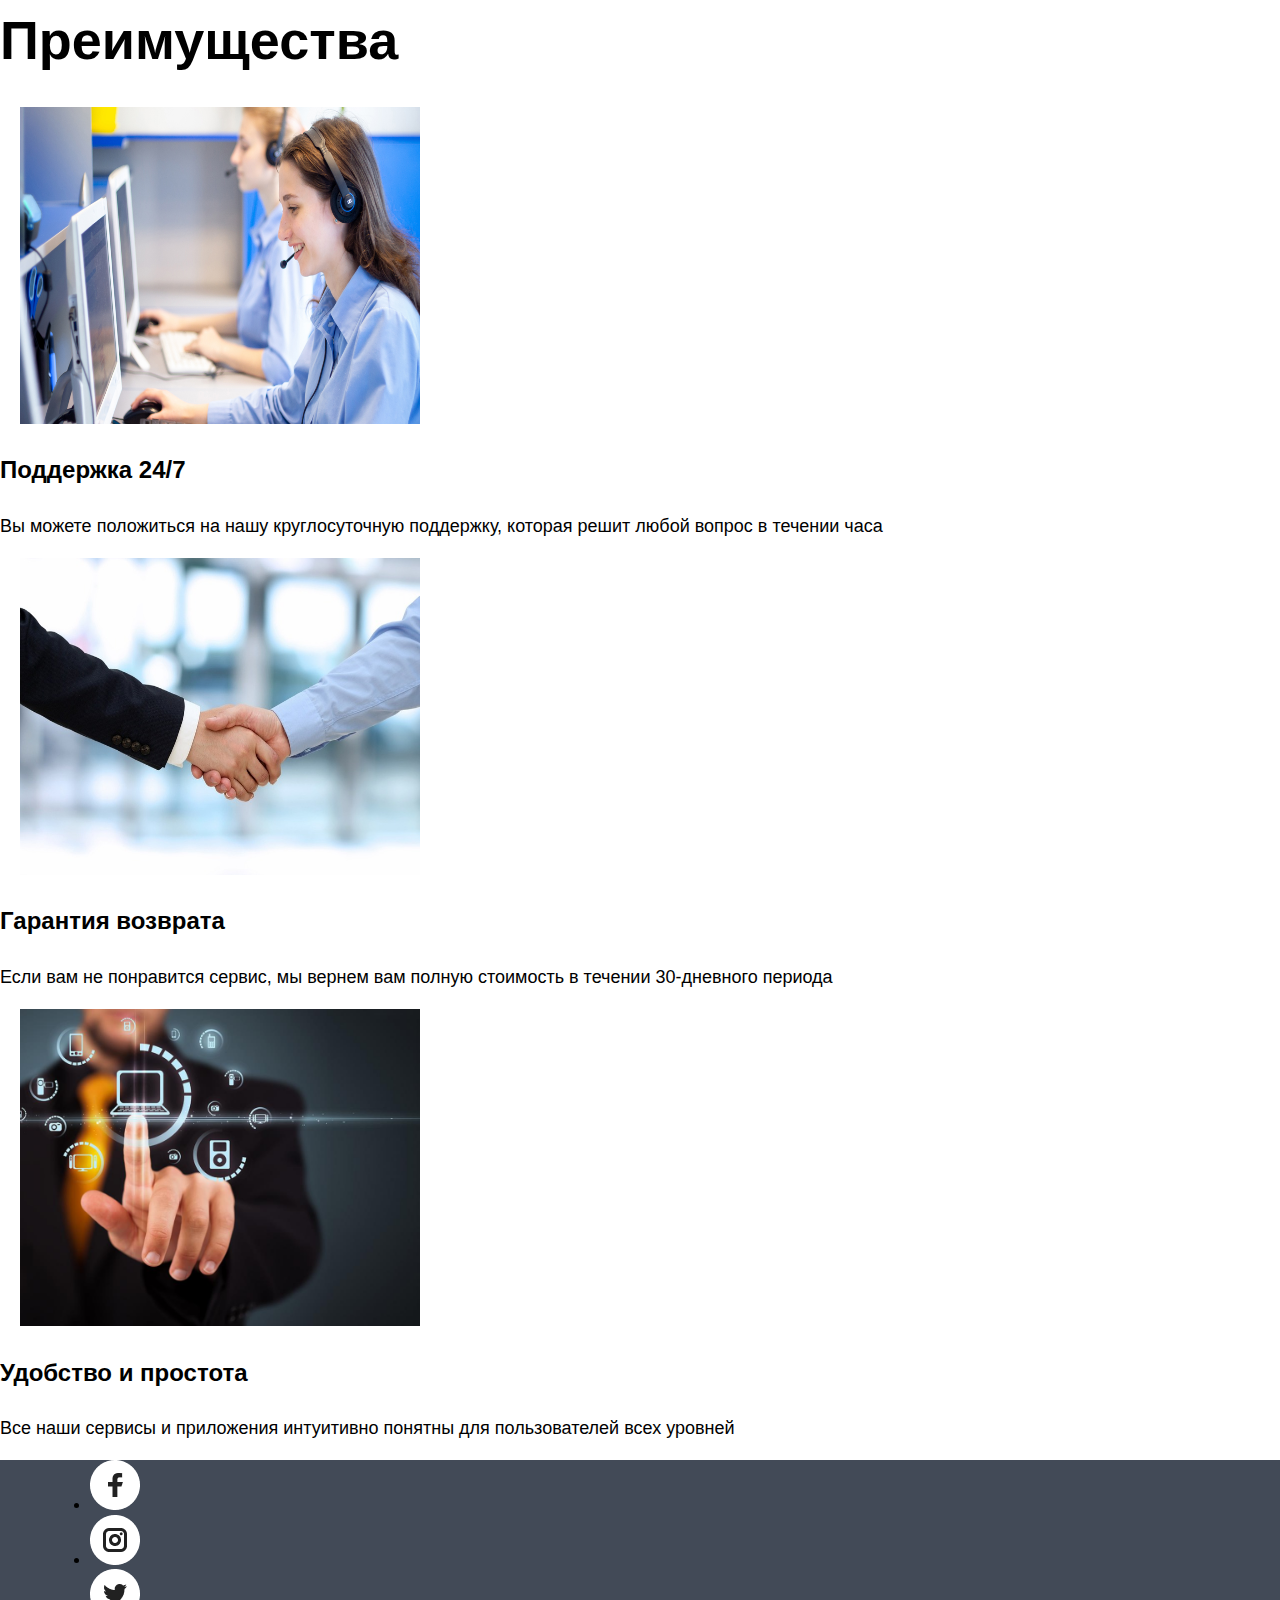
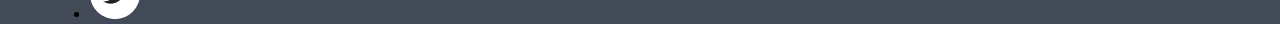
==== commit 80cfa4a4: "add page" ====
--- a/index.html
+++ b/index.html
@@ -12,6 +12,7 @@
 <noscript>Для корректной работы сайта просим вас включить JavaScript</noscript>
     <header class = "header container" id="header" >
         <img src="./image/Logo.png" class="logo-image">
+        <div class="row">
         <nav class="navbar navbar-expand-lg d-flex justify-content-around"  style="background-color: #424a57;">
             <div class="container-fluid">
               <button class="navbar-toggler" type="button" data-bs-toggle="collapse" data-bs-target="#navbarSupportedContent" aria-controls="navbarSupportedContent" aria-expanded="false" aria-label="Переключатель навигации">
@@ -20,13 +21,13 @@
               <div class="collapse navbar-collapse" id="navbarSupportedContent">
                 <ul class="navbar-nav  mb-2 mb-lg-0">
                   <li class="nav-item">
-                    <a class="nav-link active" aria-current="page" href="#">Домой</a>
+                    <a class="nav-link active" style="color: aliceblue;" aria-current="page" href="./index.html">Домой</a>
                   </li>
                   <li class="nav-item">
-                    <a class="nav-link active" aria-current="page" href="#">Особенности</a>
+                    <a class="nav-link active" style="color: aliceblue;" aria-current="page" href="./about.html">Особенности</a>
                   </li>
                   <li class="nav-item">
-                    <a class="nav-link active" aria-current="page" href="#">Преимущества</a>
+                    <a class="nav-link active" style="color: aliceblue;" aria-current="page" href="./contacts.html">Контакты</a>
                   </li>
                   <li class="nav-item ">
                     <a href=""><button class="login">Зарегестрироваться</button></a>
@@ -36,6 +37,7 @@
               </div>
             </div>
           </nav>
+         </div>
     </header>
     <div class="container">
         <div class="row">
